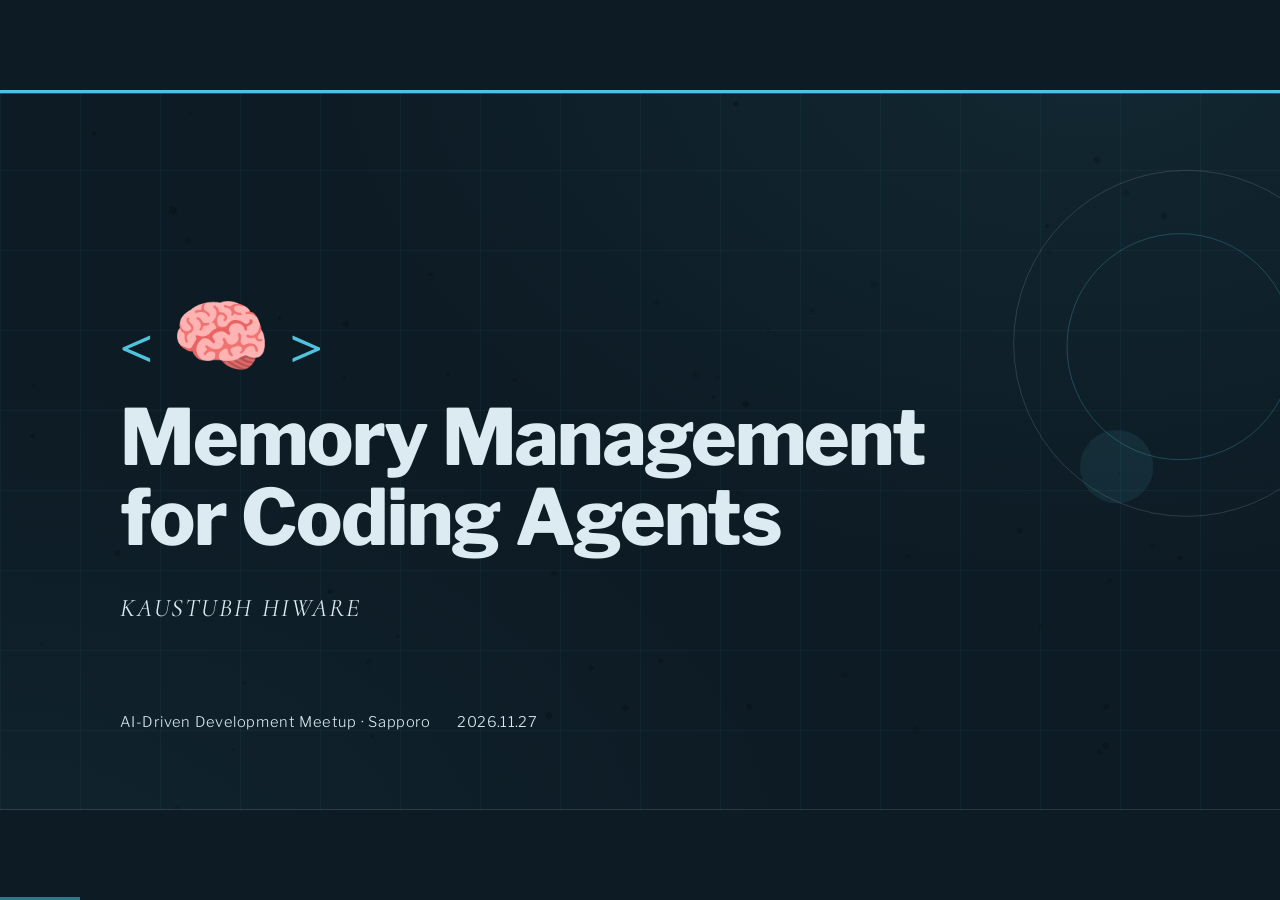
==== index.html @ 2d9e87ac "chore: move talk to root for hosting" ====
<!DOCTYPE html>
<html lang="en">
<head>
<script async src="https://www.googletagmanager.com/gtag/js?id=G-PBVB5QC3KN"></script>
<script>
  window.dataLayer = window.dataLayer || [];
  function gtag(){dataLayer.push(arguments);}
  gtag('js', new Date());
  gtag('config', 'G-PBVB5QC3KN');
</script>
<meta charset="UTF-8">
<meta name="viewport" content="width=device-width, initial-scale=1.0">
<title>Memory Management for Coding Agents: Kaustubh Hiware</title>
<link rel="icon" href="data:image/svg+xml,<svg xmlns='http://www.w3.org/2000/svg' viewBox='0 0 100 100'><text y='.9em' font-size='90'>🧠</text></svg>">
<link href="https://fonts.googleapis.com/css2?family=Libre+Franklin:wght@300;400;500;600;700;800&family=Cormorant+Garamond:ital,wght@0,600;0,700;1,600&family=IBM+Plex+Mono:wght@300;400;500&display=swap" rel="stylesheet">
<link rel="stylesheet" href="./styles.css">
<link rel="preload" as="image" href="./images/absolutely-right.png">
<link rel="preload" as="image" href="./images/self-steer.png">
<link rel="preload" as="image" href="./images/episodic.png">
<link rel="preload" as="image" href="./images/lessons.png">
<link rel="preload" as="image" href="./images/improvement.png">
<link rel="preload" as="image" href="./images/knowledge-factory.png">
</head>
<body>

<div class="deck-viewport">
  <main class="deck-stage" id="deckStage">
    <canvas class="snow-canvas" id="snowCanvas"></canvas>

    <!-- ================================================================
    SLIDE 01 — TITLE
    ================================================================ -->
    <section class="slide" id="s01" aria-label="Title">
      <div class="top-rule"></div>
      <div class="foot-rule"></div>
      <div class="deco-circles">
        <div class="deco-circle dc1"></div>
        <div class="deco-circle dc2"></div>
        <div class="deco-circle dc3"></div>
      </div>
      <div class="layout-title">
        <div class="title-bracket-deco reveal d1">&lt; 🧠 &gt;</div>
        <h1 class="hero-title reveal d2">Memory Management for Coding Agents</h1>
        <div class="title-meta-name reveal d3">Kaustubh Hiware</div>
      </div>
      <div class="title-bottom-meta reveal d4">
        <span>AI-Driven Development Meetup · Sapporo</span>
        <span class="meta-dot"></span>
        <span>2026.11.27</span>
      </div>
    </section>

    <!-- ================================================================
    SLIDE 02 — YOU'RE ABSOLUTELY RIGHT!
    ================================================================ -->
    <section class="slide" id="s02" aria-label="You're absolutely right">
      <div class="layout-fullbleed">
        <img src="./images/absolutely-right.png" alt="absolutelyright.lol chart of Claude Code saying 'absolutely right'" class="fullbleed-img">
        <p class="fullbleed-caption">absolutelyright.lol</p>
      </div>
      <div class="slide-event">AI-Driven Development Meetup · 2026.11.27</div>
      <div class="slide-number">Kaustubh Hiware · 02</div>
    </section>

    <!-- ================================================================
    SLIDE 03 — THE PROBLEM (self-steer)
    ================================================================ -->
    <section class="slide" id="s03" aria-label="The problem">
      <div class="top-rule"></div>
      <div class="foot-rule"></div>
      <div class="left-accent"></div>
      <div class="layout-arc">
        <p class="statement-line reveal d1">In the absence of information, AI makes decisions to the best of its capability, but this might differ from your product requirement.</p>
        <div class="row-split reveal d2">
          <ul class="bullet-list">
            <li class="bullet-item">How do we get AI to make less mistakes ?</li>
            <li class="bullet-item">How can AI get to the correct state with minimal corrections ?</li>
          </ul>
          <img src="./images/self-steer.png" alt="Self-driving car path planning with many candidate trajectories" class="row-img">
        </div>
        <p class="arc-note reveal d3"><a href="https://medium.com/udacity/self-driving-path-planning-brought-to-you-by-udacity-students-13c07bcd4f32" style="color:inherit" target="_blank" rel="noopener noreferrer">Source</a></p>
      </div>
      <div class="slide-event">AI-Driven Development Meetup · 2026.11.27</div>
      <div class="slide-number">Kaustubh Hiware · 03</div>
    </section>

    <!-- ================================================================
    SLIDE 04 — WHAT IS MEMORY
    ================================================================ -->
    <section class="slide" id="s04" aria-label="What is memory">
      <div class="top-rule"></div>
      <div class="foot-rule"></div>
      <div class="left-accent"></div>
      <div class="layout-arc">
        <h2 class="arc-title reveal d1">What is memory?</h2>
        <p class="arc-body reveal d2">Acquire, store and retrieve information relevant for your tasks.</p>
        <p class="arc-body reveal d3">For an agent, it controls:</p>
        <ul class="bullet-list reveal d4" style="margin-top:24px">
          <li class="bullet-item">What the agent <strong>knows</strong></li>
          <li class="bullet-item">How it makes <strong>decisions</strong></li>
          <li class="bullet-item">How it implements <strong>code</strong></li>
        </ul>
      </div>
      <div class="slide-event">AI-Driven Development Meetup · 2026.11.27</div>
      <div class="slide-number">Kaustubh Hiware · 04</div>
    </section>

    <!-- ================================================================
    SLIDE 05 — FOUR TYPES (table)
    ================================================================ -->
    <section class="slide" id="s05" aria-label="Four types of memory">
      <div class="top-rule"></div>
      <div class="foot-rule"></div>
      <div class="left-accent"></div>
      <div class="layout-memory">
        <div class="arc-label reveal d1">
          <span class="arc-label-text">Types of memory</span>
          <span class="section-line"></span>
        </div>
        <h2 class="diagram-title reveal d2">Four types of memory</h2>
        <div class="memory-cols">
          <div class="memory-col reveal d3">
            <div class="memory-name">Working</div>
            <div class="memory-desc">The current context in the agent's window</div>
          </div>
          <div class="memory-col reveal d4">
            <div class="memory-name">Episodic</div>
            <div class="memory-desc">Past sessions, past tasks, past failures</div>
          </div>
          <div class="memory-col reveal d5">
            <div class="memory-name">Semantic</div>
            <div class="memory-desc">Facts and knowledge</div>
          </div>
          <div class="memory-col reveal d6">
            <div class="memory-name">Procedural</div>
            <div class="memory-desc">How to do things</div>
          </div>
        </div>
        <p class="arc-note reveal d7">We'll discuss who reads &amp; writes each kind of memory.</p>
      </div>
      <div class="slide-event">AI-Driven Development Meetup · 2026.11.27</div>
      <div class="slide-number">Kaustubh Hiware · 05</div>
    </section>

    <!-- ================================================================
    SLIDE 06 — PLATFORM SUPPORT AGENT (loop diagram)
    ================================================================ -->
    <section class="slide" id="s06" aria-label="Platform Support Agent">
      <div class="top-rule"></div>
      <div class="foot-rule"></div>
      <div class="left-accent"></div>
      <div class="layout-diagram">
        <div class="arc-label reveal d1">
          <span class="arc-label-text">Types of memory</span>
          <span class="section-line"></span>
        </div>
        <h2 class="diagram-title reveal d2">Platform Support Agent <em>(PSA)</em></h2>
        <p class="diagram-sub reveal d3">Let's say we're building an agent that <strong>handles inquiries from engineers</strong>, <strong>investigates by itself</strong>, and <strong>assists incidents</strong>.</p>
        <div class="hub-diagram reveal d4">
          <svg class="hub-arrows" viewBox="512 0 660 620">
            <defs>
              <marker id="arrowhead" markerWidth="9" markerHeight="7" refX="8" refY="3.5" orient="auto">
                <polygon points="0 0, 9 3.5, 0 7" fill="#4fc3dd" opacity="0.8"/>
              </marker>
            </defs>
            <!-- left blocks -> PSA -->
            <line x1="512" y1="239" x2="705" y2="275" marker-end="url(#arrowhead)"/>
            <line x1="512" y1="327" x2="705" y2="291" marker-end="url(#arrowhead)"/>
            <!-- PSA -> right blocks -->
            <line x1="943" y1="251" x2="1164" y2="175" marker-end="url(#arrowhead)"/>
            <line x1="945" y1="283" x2="1164" y2="283" marker-end="url(#arrowhead)"/>
            <line x1="943" y1="315" x2="1164" y2="391" marker-end="url(#arrowhead)"/>
          </svg>
          <div class="hub-col hub-left">
            <div class="flow-box">Engineers</div>
            <div class="flow-box">PagerDuty triggers</div>
          </div>
          <div class="hub-box">
            <span class="hub-emoji">🤖</span>
            <span class="hub-label">PSA</span>
          </div>
          <div class="hub-col hub-right">
            <div class="flow-box">Memory</div>
            <div class="flow-box">Slack · docs</div>
            <div class="flow-box">Datadog logs</div>
          </div>
        </div>
      </div>
      <div class="slide-event">AI-Driven Development Meetup · 2026.11.27</div>
      <div class="slide-number">Kaustubh Hiware · 06</div>
    </section>

    <!-- ================================================================
    SLIDE 07 — WORKING (W)
    ================================================================ -->
    <section class="slide" id="s07" aria-label="Working memory">
      <div class="top-rule"></div>
      <div class="foot-rule"></div>
      <div class="left-accent"></div>
      <div class="ghost-num">W</div>
      <div class="layout-arc">
        <div class="arc-label reveal d1">
          <span class="arc-label-text">Types of memory · 1/4</span>
          <span class="section-line"></span>
        </div>
        <h2 class="arc-title reveal d2">Working <em>(W)</em></h2>
        <p class="arc-body reveal d3">Context.</p>
        <ul class="bullet-list reveal d4" style="margin-top:28px">
          <li class="bullet-item">AI agents provide tools for managing context — <code>/compact</code>, autocompaction, clear context, etc</li>
          <li class="bullet-item"><strong>Only written by PSA, not read</strong></li>
        </ul>
      </div>
      <div class="slide-event">AI-Driven Development Meetup · 2026.11.27</div>
      <div class="slide-number">Kaustubh Hiware · 07</div>
    </section>

    <!-- ================================================================
    SLIDE 08 — EPISODIC (E)
    ================================================================ -->
    <section class="slide" id="s08" aria-label="Episodic memory">
      <div class="top-rule"></div>
      <div class="foot-rule"></div>
      <div class="left-accent"></div>
      <div class="layout-arc has-right-panel">
        <div class="arc-label reveal d1">
          <span class="arc-label-text">Types of memory · 2/4</span>
          <span class="section-line"></span>
        </div>
        <h2 class="arc-title reveal d2">Episodic</h2>
        <ul class="bullet-list reveal d3">
          <li class="bullet-item">Conversation transcripts, session history, logs</li>
          <li class="bullet-item">Past sessions, past tasks, past failures</li>
          <li class="bullet-item"><strong>Only written by PSA</strong></li>
        </ul>
      </div>
      <div class="split-panel arc-panel-right reveal d3">
        <img src="./images/episodic.png" alt="Claude Code session transcript — todos and writes" class="split-img">
      </div>
      <div class="slide-event">AI-Driven Development Meetup · 2026.11.27</div>
      <div class="slide-number">Kaustubh Hiware · 08</div>
    </section>

    <!-- ================================================================
    SLIDE 09 — SEMANTIC (S)
    ================================================================ -->
    <section class="slide" id="s09" aria-label="Semantic memory">
      <div class="top-rule"></div>
      <div class="foot-rule"></div>
      <div class="left-accent"></div>
      <div class="ghost-num">S</div>
      <div class="layout-arc">
        <div class="arc-label reveal d1">
          <span class="arc-label-text">Types of memory · 3/4</span>
          <span class="section-line"></span>
        </div>
        <h2 class="arc-title reveal d2">Semantic <em>(S)</em></h2>
        <p class="arc-body reveal d3">Facts and knowledge.</p>
        <ul class="bullet-list reveal d4" style="margin-top:28px">
          <li class="bullet-item">ADR (Architecture Decision Record)</li>
          <li class="bullet-item">Design decisions, features, API definitions</li>
          <li class="bullet-item"><strong>Keep read only</strong>. Written by humans or documentation agents</li>
          <li class="bullet-item">Tools to explore: Mempalace, Neo4J (graph)</li>
        </ul>
      </div>
      <div class="slide-event">AI-Driven Development Meetup · 2026.11.27</div>
      <div class="slide-number">Kaustubh Hiware · 09</div>
    </section>

    <!-- ================================================================
    SLIDE 10 — PROCEDURAL (P)
    ================================================================ -->
    <section class="slide" id="s10" aria-label="Procedural memory">
      <div class="top-rule"></div>
      <div class="foot-rule"></div>
      <div class="left-accent"></div>
      <div class="ghost-num">P</div>
      <div class="layout-arc">
        <div class="arc-label reveal d1">
          <span class="arc-label-text">Types of memory · 4/4</span>
          <span class="section-line"></span>
        </div>
        <h2 class="arc-title reveal d2">Procedural <em>(P)</em></h2>
        <p class="arc-body reveal d3">How to do things. Becomes skills, habits, learned procedures.</p>
        <ul class="bullet-list reveal d4" style="margin-top:28px">
          <li class="bullet-item">How to review a PR</li>
          <li class="bullet-item">How to deploy a service</li>
          <li class="bullet-item">How the team works, how to talk to them</li>
          <li class="bullet-item"><strong>Written by humans &amp; PSA</strong></li>
        </ul>
      </div>
      <div class="slide-event">AI-Driven Development Meetup · 2026.11.27</div>
      <div class="slide-number">Kaustubh Hiware · 10</div>
    </section>

    <!-- ================================================================
    SLIDE 11 — HOW TO IMPROVE MEMORY (curation)
    ================================================================ -->
    <section class="slide" id="s11" aria-label="How to improve memory">
      <div class="top-rule"></div>
      <div class="foot-rule"></div>
      <div class="left-accent"></div>
      <div class="layout-arc">
        <div class="arc-label reveal d1">
          <span class="arc-label-text">Improving memory</span>
          <span class="section-line"></span>
        </div>
        <h2 class="arc-title reveal d2">Curation <em>!</em></h2>
        <p class="arc-body reveal d3">A curation agent needs to learn from user interactions and make corrections.</p>
        <p class="arc-body reveal d4" style="margin-top:36px">For the Platform Support Agent, the Curation Agent:</p>
        <ul class="bullet-list reveal d5" style="margin-top:24px">
          <li class="bullet-item">Reads working, episodic memory <strong>(W, E)</strong></li>
          <li class="bullet-item">Curates patterns, incidents, new discovered systems</li>
          <li class="bullet-item">Writes to procedural memory <strong>(P)</strong></li>
        </ul>
      </div>
      <div class="slide-event">AI-Driven Development Meetup · 2026.11.27</div>
      <div class="slide-number">Kaustubh Hiware · 11</div>
    </section>

    <!-- ================================================================
    SLIDE 12 — TWO CRONJOBS (flow diagram)
    ================================================================ -->
    <section class="slide" id="s12" aria-label="Two cronjobs">
      <div class="top-rule"></div>
      <div class="foot-rule"></div>
      <div class="left-accent"></div>
      <div class="layout-diagram">
        <div class="arc-label reveal d1">
          <span class="arc-label-text">Improving memory</span>
          <span class="section-line"></span>
        </div>
        <p class="statement-line reveal d2">I primarily execute my workflows with agent skills</p>
        <p class="diagram-sub reveal d3">What I do: <strong>2 cronjobs. Curation is automated.</strong></p>
        <div class="flow-grid reveal d4">
          <!-- daily row -->
          <div class="flow-schedule c1 r1">Daily</div>
          <div class="flow-box c2 r1">Interactions<small>with agents at work</small></div>
          <div class="flow-arrow c3 r1">→</div>
          <div class="flow-box is-agent c4 r1">Learning cronjob<small>finds lessons</small></div>
          <div class="flow-arrow c5 r1">→</div>
          <div class="flow-box is-shared c6 r1">lessons.md<small>per skill</small></div>
          <!-- hand-off arrow: lessons.md feeds the weekly job -->
          <div class="flow-arrow-down c6 r2">↓</div>
          <!-- weekly row -->
          <div class="flow-schedule c1 r3">Weekly</div>
          <div class="flow-box is-agent c6 r3">Curating cronjob<small>suggests improvements</small></div>
          <div class="flow-arrow c7 r3">→</div>
          <div class="flow-box c8 r3">Improvements<small>to skills & rules</small></div>
        </div>
        <p class="arc-note reveal d5">Human approves behavioral changes. No approval for procedural knowledge.</p>
      </div>
      <div class="slide-event">AI-Driven Development Meetup · 2026.11.27</div>
      <div class="slide-number">Kaustubh Hiware · 12</div>
    </section>

    <!-- ================================================================
    SLIDE 13 — LESSONS (screenshot)
    ================================================================ -->
    <section class="slide" id="s13" aria-label="Lessons">
      <div class="top-rule"></div>
      <div class="foot-rule"></div>
      <div class="left-accent"></div>
      <div class="layout-split">
        <div class="split-content">
          <div class="arc-label reveal d1">
            <span class="arc-label-text">Improving memory · 1/2</span>
            <span class="section-line"></span>
          </div>
          <h2 class="split-title reveal d2">Lessons</h2>
          <p class="split-body reveal d3">Rules learned from user corrections. One <strong>lessons.md</strong> per skill.</p>
        </div>
        <div class="split-panel">
          <img src="./images/lessons.png" alt="lessons.md — review lessons with Do / Do not rules" class="split-img-light">
        </div>
      </div>
      <div class="slide-event">AI-Driven Development Meetup · 2026.11.27</div>
      <div class="slide-number">Kaustubh Hiware · 13</div>
    </section>

    <!-- ================================================================
    SLIDE 14 — IMPROVEMENTS (screenshot)
    ================================================================ -->
    <section class="slide" id="s14" aria-label="Improvements">
      <div class="top-rule"></div>
      <div class="foot-rule"></div>
      <div class="left-accent"></div>
      <div class="layout-split">
        <div class="split-content">
          <div class="arc-label reveal d1">
            <span class="arc-label-text">Improving memory · 2/2</span>
            <span class="section-line"></span>
          </div>
          <h2 class="split-title reveal d2">Improvements</h2>
          <p class="split-body reveal d3">The weekly cronjob suggests improvements to <strong>skills, and rules</strong>.</p>
        </div>
        <div class="split-panel">
          <img src="./images/improvement.png" alt="Suggested improvements to SKILL.md coding principles" class="split-img">
        </div>
      </div>
      <div class="slide-event">AI-Driven Development Meetup · 2026.11.27</div>
      <div class="slide-number">Kaustubh Hiware · 14</div>
    </section>

    <!-- ================================================================
    SLIDE 15 — ADDITIONAL READING
    ================================================================ -->
    <section class="slide" id="s15" aria-label="Additional reading">
      <div class="top-rule"></div>
      <div class="foot-rule"></div>
      <div class="left-accent"></div>
      <div class="layout-split layout-split-narrow">
        <div class="split-content">
          <div class="arc-label reveal d1">
            <span class="arc-label-text">Additional reading</span>
            <span class="section-line"></span>
          </div>
          <h2 class="split-title reveal d2">How to build a<br>knowledge factory</h2>
          <p class="split-body reveal d3"><a href="https://www.langchain.com/blog/knowledge-factory" style="color:var(--cyan)">langchain.com/blog/knowledge-factory</a></p>
        </div>
        <div class="split-panel">
          <img src="./images/knowledge-factory.png" alt="LangChain blog — How to build a knowledge factory" class="split-img-light">
        </div>
      </div>
      <div class="slide-event">AI-Driven Development Meetup · 2026.11.27</div>
      <div class="slide-number">Kaustubh Hiware · 15</div>
    </section>

    <!-- ================================================================
    SLIDE 16 — CLOSING (title reprise)
    ================================================================ -->
    <section class="slide" id="s16" aria-label="Closing">
      <div class="top-rule"></div>
      <div class="foot-rule"></div>
      <div class="deco-circles">
        <div class="deco-circle dc1"></div>
        <div class="deco-circle dc2"></div>
        <div class="deco-circle dc3"></div>
      </div>
      <div class="layout-title">
        <div class="title-bracket-deco reveal d1">&lt; 🧠 &gt;</div>
        <h1 class="hero-title reveal d2">Memory Management for Coding Agents</h1>
        <div class="title-meta-name reveal d3">Kaustubh Hiware</div>
      </div>
      <div class="title-bottom-meta reveal d4">
        <span>AI-Driven Development Meetup · Sapporo</span>
        <span class="meta-dot"></span>
        <span>2026.11.27</span>
      </div>
      <button class="restart-btn" onclick="deck.show(0)">↩ Restart</button>
    </section>

  </main>
</div>

<div class="progress-bar" id="progressBar"></div>
<div class="edit-hotzone" id="editHotzone"></div>
<button class="edit-toggle" id="editToggle" title="Toggle edit mode (E)">✏</button>

<script src="./main.js"></script>
</body>
</html>
---- styles.css ----
/* === CSS CUSTOM PROPERTIES ============================================
   Winter in Sapporo: deep night navy, ice cyan, warm coral accent.
   Blueprint grid + snowfall atmosphere. Fixed 1920×1080 stage.
   ===================================================================== */
:root {
    --bg:           #0d1b24;
    --bg-rgb:       13, 27, 36;
    --bg-lift:      #13242f;
    --bg-panel:     #16303d;
    --ink:          #dcebf2;
    --ink-rgb:      220, 235, 242;
    --ink-mid:      var(--ink);   /* body text alias: same white as --ink */
    --ink-faint:    rgba(var(--ink-rgb), 0.22);
    --ink-whisper:  rgba(var(--ink-rgb), 0.10);

    --cyan:         #4fc3dd;
    --cyan-rgb:     79, 195, 221;
    --cyan-dim:     rgba(var(--cyan-rgb), 0.40);
    --cyan-faint:   rgba(var(--cyan-rgb), 0.09);

    --paper:        #fffdf8;   /* light surfaces inside diagrams */
    --ink-on-paper: #3a4a52;   /* caption text on paper surfaces */

    --font-body:    'Libre Franklin', sans-serif;
    --font-display: 'Cormorant Garamond', Georgia, serif;
    --font-mono:    'IBM Plex Mono', 'Menlo', monospace;

    --ease-expo:    cubic-bezier(0.16, 1, 0.3, 1);
}

/* === RESET ============================================================ */
*, *::before, *::after { margin: 0; padding: 0; box-sizing: border-box; }

/* === VIEWPORT BASE — fixed 1920×1080 stage ============================ */
html, body {
    width: 100%; height: 100%;
    overflow: hidden;
    background: var(--bg);
}
.deck-viewport {
    position: fixed; inset: 0;
    overflow: hidden;
    background: var(--bg);
}
.deck-stage {
    position: absolute;
    left: 0; top: 0;
    width: 1920px; height: 1080px;
    overflow: hidden;
    transform-origin: 0 0;
    background: var(--bg);
}
/* blueprint atmosphere: soft glow + fine grid */
.deck-stage::before {
    content: '';
    position: absolute; inset: 0;
    background:
        radial-gradient(ellipse at 85% -10%, rgba(var(--cyan-rgb), 0.08), transparent 50%),
        radial-gradient(ellipse at 0% 110%, rgba(var(--cyan-rgb), 0.05), transparent 45%);
    z-index: 0;
}
.deck-stage::after {
    content: '';
    position: absolute; inset: 0;
    background-image:
        linear-gradient(rgba(var(--cyan-rgb), 0.05) 1px, transparent 1px),
        linear-gradient(90deg, rgba(var(--cyan-rgb), 0.05) 1px, transparent 1px);
    background-size: 120px 120px;
    z-index: 0;
}
.slide {
    position: absolute; inset: 0;
    width: 1920px; height: 1080px;
    overflow: hidden;
    visibility: hidden;
    opacity: 0;
    pointer-events: none;
}
.slide.active, .slide.visible {
    visibility: visible; opacity: 1;
    pointer-events: auto; z-index: 1;
}
img, video, canvas, svg { max-width: 100%; max-height: 100%; }
@media print {
    html, body { width: 1920px; height: auto; overflow: visible; }
    .deck-viewport { position: static; overflow: visible; }
    .deck-stage { position: static; width: auto; height: auto; transform: none !important; }
    .slide { position: relative; display: block !important; visibility: visible !important; opacity: 1 !important; pointer-events: auto !important; width: 1920px; height: 1080px; break-after: page; }
    .slide:last-child { break-after: auto; }
    .progress-bar, .edit-hotzone, .edit-toggle { display: none !important; }
}
@media (prefers-reduced-motion: reduce) {
    *, *::before, *::after { animation-duration: 0.01ms !important; transition-duration: 0.2s !important; }
}

/* === SNOWFALL (canvas, behind slides) ================================= */
.snow-canvas {
    position: absolute; inset: 0;
    z-index: 0;
    opacity: 0.55;
    pointer-events: none;
}

/* === PROGRESS BAR (viewport-level) ==================================== */
.progress-bar {
    position: fixed; bottom: 0; left: 0;
    height: 3px;
    background: var(--cyan);
    transition: width 0.4s var(--ease-expo);
    z-index: 2000;
    opacity: 0.55;
}

/* === REVEAL ANIMATIONS ================================================ */
.reveal {
    opacity: 0;
    transform: translateY(24px);
    transition: opacity 0.7s var(--ease-expo), transform 0.7s var(--ease-expo);
}
.slide.visible .reveal { opacity: 1; transform: none; }
.d1 { transition-delay: 0.06s; }
.d2 { transition-delay: 0.18s; }
.d3 { transition-delay: 0.32s; }
.d4 { transition-delay: 0.46s; }
.d5 { transition-delay: 0.60s; }
.d6 { transition-delay: 0.74s; }
.d7 { transition-delay: 0.88s; }

/* === SHARED CHROME ==================================================== */
.top-rule {
    position: absolute;
    top: 0; left: 0; right: 0;
    height: 5px;
    background: var(--cyan);
    z-index: 2;
}
.foot-rule {
    position: absolute;
    bottom: 0; left: 0; right: 0;
    height: 1px;
    background: var(--ink-faint);
    z-index: 2;
}
.slide-number, .slide-event {
    position: absolute;
    bottom: 52px;
    font-family: var(--font-body);
    font-weight: 300;
    font-size: 20px;
    letter-spacing: 0.1em;
    color: var(--ink-faint);
    z-index: 10;
}
.left-accent {
    position: absolute;
    left: 0; top: 0; bottom: 0;
    width: 6px;
    background: linear-gradient(var(--cyan), rgba(var(--cyan-rgb), 0.2));
    z-index: 2;
}
.slide-number { right: 76px; }
.slide-event  { left: 76px; }
.section-line {
    width: 60px; height: 1px;
    background: var(--cyan);
    opacity: 0.45;
    flex-shrink: 0;
}
.ghost-num {
    position: absolute;
    right: 60px;
    top: 50%;
    transform: translateY(-50%);
    font-family: var(--font-display);
    font-weight: 700;
    font-size: 400px;
    line-height: 1;
    color: rgba(var(--cyan-rgb), 0.06);
    pointer-events: none;
    user-select: none;
    letter-spacing: -0.04em;
    z-index: 0;
}

/* === DECO CIRCLES (title/closing) ===================================== */
.deco-circles {
    position: absolute;
    right: 0; top: 0; bottom: 0;
    width: 600px;
    pointer-events: none;
    overflow: hidden;
    z-index: 0;
}
.deco-circle {
    position: absolute;
    border-radius: 50%;
}
.dc1 { width: 520px; height: 520px; top: 120px; right: -120px; border: 1.5px solid var(--ink-faint); }
.dc2 { width: 340px; height: 340px; top: 215px; right: -20px; border: 1px solid var(--cyan-dim); }
.dc3 { width: 110px; height: 110px; top: 510px; right: 190px; background: var(--cyan-faint); }

/* === ARC LABEL (section breadcrumb) =================================== */
.arc-label {
    display: flex;
    align-items: center;
    gap: 18px;
    margin-bottom: 36px;
}
.arc-label-text {
    font-family: var(--font-body);
    font-weight: 600;
    font-size: 27px;
    letter-spacing: 0.22em;
    text-transform: uppercase;
    color: var(--cyan);
}

/* === LAYOUT: TITLE ==================================================== */
.layout-title {
    display: flex;
    flex-direction: column;
    justify-content: center;
    padding: 100px 180px;
    height: 100%;
    position: relative;
    z-index: 1;
    /* full-slide layout container must not swallow clicks meant for buttons on top */
    pointer-events: none;
}
.layout-title > * { pointer-events: auto; }
/* title slide: nudge mark + title down without moving name/event */
#s01 .layout-title, #s16 .layout-title { padding-top: 80px; padding-bottom: 60px; }
/* name uses padding, not absolute positioning — breathing room above and below */
#s01 .title-meta-name, #s16 .title-meta-name {
    padding: 0;
    font-family: var(--font-display);
    font-weight: 400;
    font-style: italic;
    font-size: 38px;
    color: var(--ink-mid);
    z-index: 1;
}
.title-bracket-deco {
    font-family: var(--font-display);
    font-weight: 700;
    font-size: 120px;
    color: var(--cyan);
    opacity: 0.85;
    margin-bottom: 16px;
}
.hero-title {
    font-family: var(--font-body);
    font-weight: 800;
    font-size: 116px;
    line-height: 1.04;
    color: var(--ink);
    max-width: 1300px;
    margin-bottom: 52px;
    letter-spacing: -0.02em;
}
.hero-title em,
.arc-title em,
.split-title em,
.statement-line em {
    font-family: var(--font-display);
    font-style: italic;
    font-weight: 600;
    color: var(--cyan);
    font-size: 1.06em;
}
.title-meta-name {
    font-family: var(--font-body);
    font-weight: 600;
    font-size: 24px;
    color: var(--ink);
    letter-spacing: 0.08em;
    text-transform: uppercase;
}
.title-bottom-meta {
    position: absolute;
    left: 180px;
    bottom: 120px;
    display: flex;
    align-items: center;
    gap: 20px;
    font-family: var(--font-body);
    font-weight: 300;
    font-size: 22px;
    color: var(--ink-mid);
    letter-spacing: 0.05em;
    z-index: 1;
}

/* === RESTART BUTTON (last slide only) ================================= */
.restart-btn {
    position: absolute;
    bottom: 90px;
    right: 76px;
    background: transparent;
    border: 2px solid var(--cyan);
    border-radius: 999px;
    padding: 18px 56px;
    color: var(--cyan);
    font-family: var(--font-body);
    font-size: 22px;
    font-weight: 600;
    letter-spacing: 0.15em;
    text-transform: uppercase;
    cursor: pointer;
}
.restart-btn:hover {
    background: var(--cyan);
    color: var(--bg);
}
/* === LAYOUT: ARC (statement + bullets) ================================ */
.layout-arc {
    display: flex;
    flex-direction: column;
    justify-content: center;
    padding: 100px 180px;
    height: 100%;
    position: relative;
}
/* when a right image panel is present, keep text clear of it */
.has-right-panel {
    padding-right: 1140px;
}
.arc-title {
    font-family: var(--font-body);
    font-weight: 800;
    font-size: 80px;
    line-height: 1.06;
    color: var(--ink);
    margin-bottom: 44px;
    letter-spacing: -0.02em;
}
.arc-body {
    font-family: var(--font-body);
    font-weight: 400;
    font-size: 34px;
    line-height: 1.5;
    color: var(--ink-mid);
    max-width: 1240px;
}
.arc-body strong,
.bullet-item strong,
.split-body strong,
.diagram-sub strong { color: var(--ink); font-weight: 600; }
.arc-note {
    font-family: var(--font-body);
    font-weight: 400;
    font-size: 26px;
    line-height: 1.45;
    color: var(--ink-mid);
    margin-top: 40px;
    padding-left: 24px;
    border-left: 3px solid var(--cyan-dim);
}
.bullet-list {
    list-style: none;
    display: flex;
    flex-direction: column;
    gap: 26px;
}
.bullet-item {
    font-family: var(--font-body);
    font-weight: 400;
    font-size: 32px;
    line-height: 1.4;
    color: var(--ink-mid);
    padding-left: 36px;
    position: relative;
}
.bullet-item::before {
    content: '';
    position: absolute;
    left: 0;
    top: 20px;
    width: 12px; height: 12px;
    border-radius: 50%;
    background: var(--cyan);
    opacity: 0.55;
}
.bullet-item a { color: var(--cyan); }
.bullet-item code {
    font-family: var(--font-mono);
    font-size: 0.9em;
    color: var(--cyan);
    background: var(--cyan-faint);
    border: 1px solid var(--cyan-dim);
    border-radius: 6px;
    padding: 2px 12px;
}

/* === RIGHT IMAGE PANEL over an arc layout ============================= */
.arc-panel-right {
    position: absolute;
    right: 0; top: 0; bottom: 0;
    width: 1080px;
    border-left: 1px solid var(--ink-whisper);
    z-index: 1;
}
.arc-panel-right .split-img { max-height: 100%; max-width: 100%; }

.statement-line {
    font-family: var(--font-body);
    font-weight: 400;
    font-size: 40px;
    line-height: 1.4;
    color: var(--ink);
    max-width: 1500px;
    margin-bottom: 40px;
}
.row-split {
    display: flex;
    align-items: center;
    gap: 70px;
}
.row-split .bullet-list { flex: 1; }
.row-img {
    width: 820px;
    max-height: 340px;
    object-fit: contain;
    border-radius: 10px;
}

/* === LAYOUT: SPLIT (text + image panel) =============================== */
.layout-split {
    display: grid;
    grid-template-columns: 1fr 1fr;
    height: 100%;
}
/* slide 15: 50/50 split, original spacing */
.layout-split-narrow { grid-template-columns: 1fr 1fr; }
.layout-split-narrow .split-content { padding: 100px 80px 100px 170px; }
/* slide 13: wide image panel */
#s13 .layout-split { grid-template-columns: 1fr 1160px; }
/* slide 14 image 30% smaller */
#s14 .layout-split { grid-template-columns: 40fr 60fr; }
#s14 .split-img {
    max-width: none;
    max-height: none;
    width: 105%;
    height: 105%;
    object-fit: contain;
}
.split-content {
    display: flex;
    flex-direction: column;
    justify-content: center;
    padding: 100px 90px 100px 170px;
}
.split-panel {
    display: flex;
    align-items: center;
    justify-content: center;
    padding: 70px;
    background: var(--bg-lift);
    border-left: 1px solid var(--ink-whisper);
    min-height: 0;
}
.split-title {
    font-family: var(--font-body);
    font-weight: 800;
    font-size: 74px;
    line-height: 1.06;
    color: var(--ink);
    margin-bottom: 40px;
    letter-spacing: -0.02em;
}
.split-body {
    font-family: var(--font-body);
    font-weight: 400;
    font-size: 31px;
    line-height: 1.5;
    color: var(--ink-mid);
    max-width: 780px;
}
.split-img {
    max-width: 100%;
    max-height: 860px;
    object-fit: contain;
    border-radius: 10px;
}
.split-img-light {
    /* light screenshots read better on a paper card */
    background: var(--paper);
    padding: 26px;
    border-radius: 12px;
    max-width: 100%;
    max-height: 860px;
    object-fit: contain;
}
.layout-split .split-img-light { max-height: 100%; }

/* === LAYOUT: FULL-BLEED IMAGE ========================================= */
.layout-fullbleed {
    position: absolute; inset: 0;
    display: flex;
    align-items: center;
    justify-content: center;
    background: var(--paper);
}
.fullbleed-img {
    max-width: 100%;
    max-height: 100%;
    object-fit: contain;
}
.fullbleed-caption {
    position: absolute;
    bottom: 110px; left: 0; right: 0;
    text-align: center;
    font-family: var(--font-display);
    font-weight: 600;
    font-style: italic;
    font-size: 42px;
    color: var(--ink-on-paper);
}

/* === LAYOUT: MEMORY TABLE (4 rows) ==================================== */
.layout-memory {
    display: flex;
    flex-direction: column;
    justify-content: center;
    padding: 90px 160px 100px;
    height: 100%;
    position: relative;
}
.memory-cols {
    display: grid;
    grid-template-columns: repeat(4, 1fr);
    gap: 24px;
    align-items: center;
    min-height: 0;
    margin-top: 60px;
}
.memory-cols .memory-col { height: 300px; }
.layout-memory .arc-note { margin-top: 44px; }
.memory-col {
    background: var(--bg-panel);
    border: 1px solid var(--ink-whisper);
    border-radius: 12px;
    padding: 44px 40px;
    display: flex;
    flex-direction: column;
    justify-content: flex-start;
    gap: 14px;
    border-top: 3px solid var(--cyan);
    min-height: 0;
}
.memory-col .memory-name {
    font-family: var(--font-body);
    font-weight: 700;
    font-size: 40px;
    color: var(--cyan);
}
.memory-col .memory-desc {
    font-family: var(--font-body);
    font-weight: 400;
    font-size: 26px;
    line-height: 1.45;
    color: var(--ink);
}

/* === LAYOUT: DIAGRAM ================================================== */
.layout-diagram {
    display: flex;
    flex-direction: column;
    justify-content: center;
    padding: 90px 150px 150px;
    height: 100%;
    position: relative;
}
.diagram-title {
    font-family: var(--font-body);
    font-weight: 800;
    font-size: 64px;
    line-height: 1.08;
    color: var(--ink);
    margin-bottom: 12px;
    letter-spacing: -0.02em;
}
.diagram-sub {
    font-family: var(--font-body);
    font-weight: 400;
    font-size: 29px;
    line-height: 1.45;
    color: var(--ink-mid);
    max-width: 1500px;
}

/* --- flow diagram (cronjobs) ------------------------------------------- */
.flow-box {
    background: var(--bg-panel);
    border: 1.5px solid var(--cyan-dim);
    border-radius: 10px;
    padding: 20px 30px;
    font-family: var(--font-body);
    font-size: 23px;
    font-weight: 500;
    color: var(--ink);
    text-align: center;
    line-height: 1.35;
    min-width: 250px;
}
.flow-box small {
    display: block;
    font-weight: 300;
    font-size: 17px;
    color: var(--ink-mid);
    margin-top: 5px;
}
.flow-box.is-agent {
    background: var(--cyan);
    border-color: var(--cyan);
    color: var(--bg);
    font-weight: 700;
}
.flow-box.is-agent small { color: rgba(var(--bg-rgb), 0.7); }
.flow-box.is-agent { min-width: 200px; }
.flow-arrow {
    font-size: 38px;
    color: var(--cyan);
    padding: 0 24px;
    font-weight: 300;
}
/* --- Z-flow grid (reference: Interactions → Learning → lessons.md ↓ → Curating → Improvements) --- */
.flow-grid {
    display: grid;
    grid-template-columns: 150px 247px 10px 247px 10px 247px 10px 247px;
    grid-template-rows: auto 100px auto;
    align-content: center;
    align-items: center;
    justify-content: center;
    flex: 1;
    min-height: 0;
    column-gap: 0;
    row-gap: 0;
}
/* square blocks, centered in their columns; label + description split 50:50 vertically */
.flow-grid .flow-box {
    justify-self: center;
    text-align: center;
    min-width: 0;
    width: 207px;
    height: 207px;
    padding: 0 5px;
    display: flex;
    flex-direction: column;
    align-items: center;
    justify-content: center;
    gap: 0;
}
.flow-grid .flow-box small {
    font-weight: 300;
    font-size: 17px;
    color: var(--ink);
    /* description fills the lower half of the box */
    flex: 1 1 50%;
    display: flex;
    align-items: center;
    justify-content: center;
}
/* agent blocks are solid cyan with dark text: description matches the title color */
.flow-grid .flow-box.is-agent small { color: var(--bg); }
/* empty upper half: pushes the main label to the box middle */
.flow-grid .flow-box::before {
    content: '';
    flex: 1 1 50%;
}
.flow-grid .flow-arrow,
.flow-arrow-down {
    font-size: 30px;
    color: var(--cyan);
    text-align: center;
    padding: 0;
    line-height: 1;
    align-self: center;
    justify-self: center;
}
/* explicit column/row placement (no auto-flow: rows have gaps by design) */
.flow-grid .c1 { grid-column: 1; }
.flow-grid .c2 { grid-column: 2; }
.flow-grid .c3 { grid-column: 3; }
.flow-grid .c4 { grid-column: 4; }
.flow-grid .c5 { grid-column: 5; }
.flow-grid .c6 { grid-column: 6; }
.flow-grid .c7 { grid-column: 7; }
.flow-grid .c8 { grid-column: 8; }
.flow-grid .r1 { grid-row: 1; }
.flow-grid .r2 { grid-row: 2; }
.flow-grid .r3 { grid-row: 3; }

.flow-schedule {
    font-family: var(--font-mono);
    font-weight: 500;
    font-size: 24px;
    letter-spacing: 0.12em;
    text-transform: uppercase;
    color: var(--cyan);
    width: 150px;
    text-align: right;
    padding-right: 10px;
    flex-shrink: 0;
}
.flow-box.is-shared {
    border-color: var(--cyan);
}

/* --- hub-and-spoke diagram (PSA) ---------------------------------------
   Geometry contract: the SVG viewBox is 1620×620. Block positions in
   stage coordinates must match the line endpoints in viewBox coordinates.
   ===================================================================== */
.hub-diagram {
    position: relative;
    width: 1620px;
    height: 620px;
    margin: 24px auto 0;
    flex: 0 0 auto;
    min-height: 0;
}
.hub-arrows {
    position: absolute;
    left: 512px;
    top: 0;
    width: 660px;
    height: 100%;
    z-index: 0;
}

.hub-arrows line {
    stroke: var(--cyan);
    stroke-width: 2.5;
    opacity: 0.7;
}
.hub-col {
    position: absolute;
    display: flex;
    flex-direction: column;
    gap: 40px;
    align-items: stretch;
    z-index: 1;
}
/* blocks sit closer to the PSA hub; arrows were measured for this geometry */
.hub-left  { left: 170px;  top: 50%; transform: translateY(-50%); }
.hub-right { right: 170px; top: 50%; transform: translateY(-50%); }
.hub-box {
    position: absolute;
    left: 50%; top: 50%;
    transform: translate(-50%, -50%);
    background: var(--bg-panel);
    border: 1.5px solid var(--cyan-dim);
    border-radius: 16px;
    padding: 34px 54px;
    display: flex;
    flex-direction: column;
    align-items: center;
    gap: 10px;
    z-index: 1;
}
.hub-col .flow-box { min-width: 280px; }
.hub-emoji { font-size: 88px; line-height: 1; }
.hub-label {
    font-family: var(--font-body);
    font-weight: 700;
    font-size: 30px;
    color: var(--cyan);
    letter-spacing: 0.12em;
    text-transform: uppercase;
}

/* === EDIT MODE UI ===================================================== */
.edit-hotzone {
    position: fixed;
    top: 0; left: 0;
    width: 120px; height: 120px;
    z-index: 3000;
}
.edit-toggle {
    position: fixed;
    top: 20px; left: 20px;
    width: 44px; height: 44px;
    border-radius: 50%;
    border: 1px solid var(--ink-faint);
    background: var(--bg);
    color: var(--ink-mid);
    font-size: 20px;
    cursor: pointer;
    opacity: 0;
    transition: opacity 0.3s;
    z-index: 3001;
}
.edit-toggle.show { opacity: 0.9; }
.edit-toggle.active { background: var(--cyan); color: var(--bg); opacity: 1; }
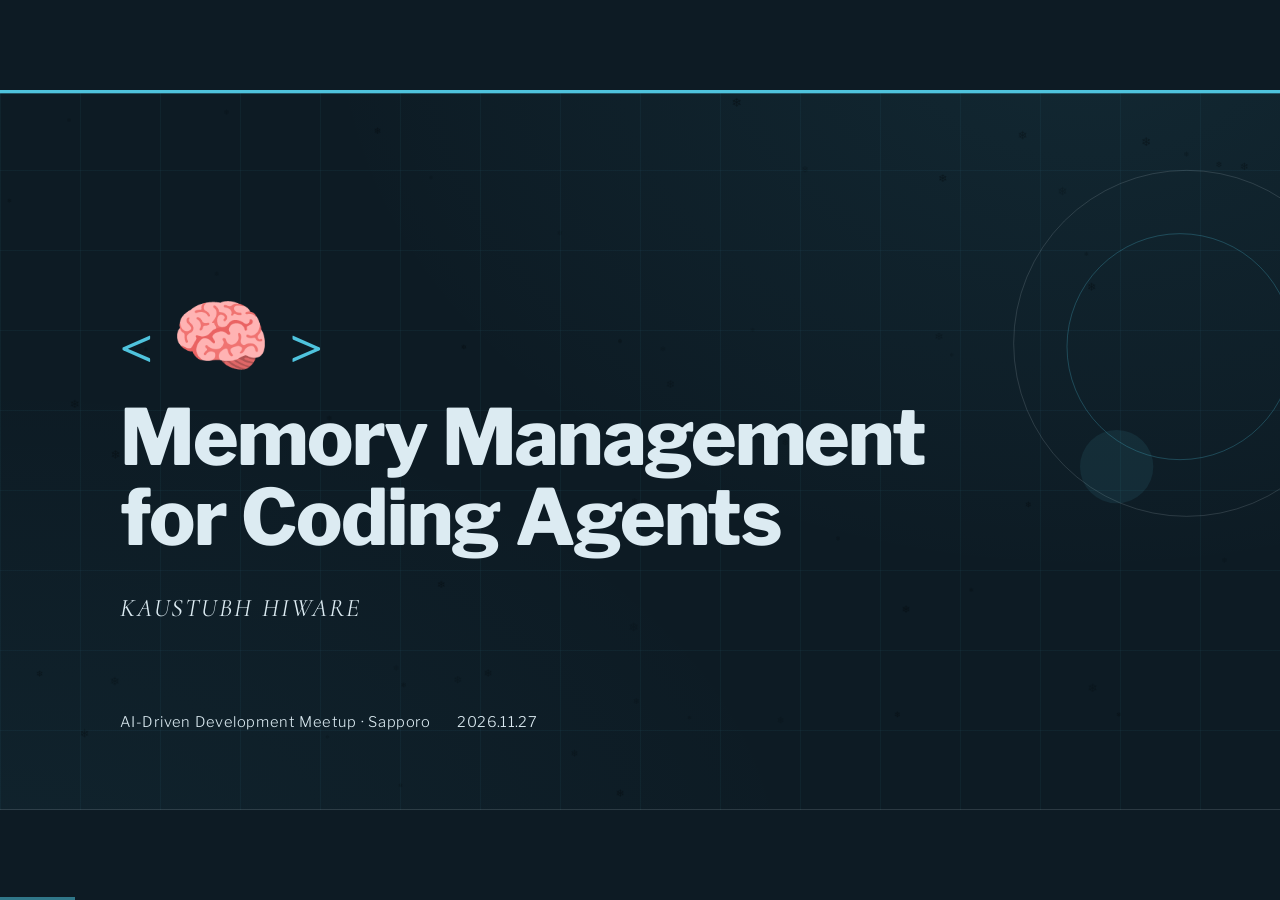
==== commit 0cc55896: "add intro slide" ====
--- a/index.html
+++ b/index.html
@@ -15,6 +15,8 @@
 <link href="https://fonts.googleapis.com/css2?family=Libre+Franklin:wght@300;400;500;600;700;800&family=Cormorant+Garamond:ital,wght@0,600;0,700;1,600&family=IBM+Plex+Mono:wght@300;400;500&display=swap" rel="stylesheet">
 <link rel="stylesheet" href="./styles.css">
 <link rel="preload" as="image" href="./images/absolutely-right.png">
+<link rel="preload" as="image" href="./images/kaustubh.jpg">
+<link rel="preload" as="image" href="./images/qrcode.png">
 <link rel="preload" as="image" href="./images/self-steer.png">
 <link rel="preload" as="image" href="./images/episodic.png">
 <link rel="preload" as="image" href="./images/lessons.png">
@@ -51,21 +53,49 @@
     </section>
 
     <!-- ================================================================
-    SLIDE 02 — YOU'RE ABSOLUTELY RIGHT!
-    ================================================================ -->
-    <section class="slide" id="s02" aria-label="You're absolutely right">
+    SLIDE 02 — INTRODUCTION (speaker profile)
+    ================================================================ -->
+    <section class="slide" id="s02" aria-label="Introduction">
+      <div class="top-rule"></div>
+      <div class="foot-rule"></div>
+      <div class="layout-intro">
+        <div class="intro-content">
+          <div class="arc-label reveal d1">
+            <span class="arc-label-text">Introduction</span>
+            <span class="section-line"></span>
+          </div>
+          <h2 class="intro-name reveal d2">Kaustubh Hiware</h2>
+          <p class="intro-role reveal d3">Senior Software Engineer,<br>Mercari Japan</p>
+          <p class="intro-social reveal d4"><a href="https://x.com/_ofkaus" style="color:inherit;text-decoration:none">𝕏 @_ofKaus</a></p>
+        </div>
+        <div class="intro-panel">
+          <img src="./images/kaustubh.jpg" alt="Kaustubh Hiware" class="intro-photo">
+          <div class="intro-qr-group">
+            <p class="intro-qr-label reveal d4">Slides</p>
+            <img src="./images/qrcode.png" alt="QR code to slides" class="intro-qr">
+          </div>
+        </div>
+      </div>
+      <div class="slide-event">AI-Driven Development Meetup · 2026.11.27</div>
+      <div class="slide-number">Kaustubh Hiware · 02</div>
+    </section>
+
+    <!-- ================================================================
+    SLIDE 03 — YOU'RE ABSOLUTELY RIGHT!
+    ================================================================ -->
+    <section class="slide" id="s03" aria-label="You're absolutely right">
       <div class="layout-fullbleed">
         <img src="./images/absolutely-right.png" alt="absolutelyright.lol chart of Claude Code saying 'absolutely right'" class="fullbleed-img">
         <p class="fullbleed-caption">absolutelyright.lol</p>
       </div>
       <div class="slide-event">AI-Driven Development Meetup · 2026.11.27</div>
-      <div class="slide-number">Kaustubh Hiware · 02</div>
-    </section>
-
-    <!-- ================================================================
-    SLIDE 03 — THE PROBLEM (self-steer)
-    ================================================================ -->
-    <section class="slide" id="s03" aria-label="The problem">
+      <div class="slide-number">Kaustubh Hiware · 03</div>
+    </section>
+
+    <!-- ================================================================
+    SLIDE 04 — THE PROBLEM (self-steer)
+    ================================================================ -->
+    <section class="slide" id="s04" aria-label="The problem">
       <div class="top-rule"></div>
       <div class="foot-rule"></div>
       <div class="left-accent"></div>
@@ -81,13 +111,13 @@
         <p class="arc-note reveal d3"><a href="https://medium.com/udacity/self-driving-path-planning-brought-to-you-by-udacity-students-13c07bcd4f32" style="color:inherit" target="_blank" rel="noopener noreferrer">Source</a></p>
       </div>
       <div class="slide-event">AI-Driven Development Meetup · 2026.11.27</div>
-      <div class="slide-number">Kaustubh Hiware · 03</div>
-    </section>
-
-    <!-- ================================================================
-    SLIDE 04 — WHAT IS MEMORY
-    ================================================================ -->
-    <section class="slide" id="s04" aria-label="What is memory">
+      <div class="slide-number">Kaustubh Hiware · 04</div>
+    </section>
+
+    <!-- ================================================================
+    SLIDE 05 — WHAT IS MEMORY
+    ================================================================ -->
+    <section class="slide" id="s05" aria-label="What is memory">
       <div class="top-rule"></div>
       <div class="foot-rule"></div>
       <div class="left-accent"></div>
@@ -102,13 +132,13 @@
         </ul>
       </div>
       <div class="slide-event">AI-Driven Development Meetup · 2026.11.27</div>
-      <div class="slide-number">Kaustubh Hiware · 04</div>
-    </section>
-
-    <!-- ================================================================
-    SLIDE 05 — FOUR TYPES (table)
-    ================================================================ -->
-    <section class="slide" id="s05" aria-label="Four types of memory">
+      <div class="slide-number">Kaustubh Hiware · 05</div>
+    </section>
+
+    <!-- ================================================================
+    SLIDE 06 — FOUR TYPES (table)
+    ================================================================ -->
+    <section class="slide" id="s06" aria-label="Four types of memory">
       <div class="top-rule"></div>
       <div class="foot-rule"></div>
       <div class="left-accent"></div>
@@ -139,13 +169,13 @@
         <p class="arc-note reveal d7">We'll discuss who reads &amp; writes each kind of memory.</p>
       </div>
       <div class="slide-event">AI-Driven Development Meetup · 2026.11.27</div>
-      <div class="slide-number">Kaustubh Hiware · 05</div>
-    </section>
-
-    <!-- ================================================================
-    SLIDE 06 — PLATFORM SUPPORT AGENT (loop diagram)
-    ================================================================ -->
-    <section class="slide" id="s06" aria-label="Platform Support Agent">
+      <div class="slide-number">Kaustubh Hiware · 06</div>
+    </section>
+
+    <!-- ================================================================
+    SLIDE 07 — PLATFORM SUPPORT AGENT (loop diagram)
+    ================================================================ -->
+    <section class="slide" id="s07" aria-label="Platform Support Agent">
       <div class="top-rule"></div>
       <div class="foot-rule"></div>
       <div class="left-accent"></div>
@@ -187,13 +217,13 @@
         </div>
       </div>
       <div class="slide-event">AI-Driven Development Meetup · 2026.11.27</div>
-      <div class="slide-number">Kaustubh Hiware · 06</div>
-    </section>
-
-    <!-- ================================================================
-    SLIDE 07 — WORKING (W)
-    ================================================================ -->
-    <section class="slide" id="s07" aria-label="Working memory">
+      <div class="slide-number">Kaustubh Hiware · 07</div>
+    </section>
+
+    <!-- ================================================================
+    SLIDE 08 — WORKING (W)
+    ================================================================ -->
+    <section class="slide" id="s08" aria-label="Working memory">
       <div class="top-rule"></div>
       <div class="foot-rule"></div>
       <div class="left-accent"></div>
@@ -211,13 +241,13 @@
         </ul>
       </div>
       <div class="slide-event">AI-Driven Development Meetup · 2026.11.27</div>
-      <div class="slide-number">Kaustubh Hiware · 07</div>
-    </section>
-
-    <!-- ================================================================
-    SLIDE 08 — EPISODIC (E)
-    ================================================================ -->
-    <section class="slide" id="s08" aria-label="Episodic memory">
+      <div class="slide-number">Kaustubh Hiware · 08</div>
+    </section>
+
+    <!-- ================================================================
+    SLIDE 09 — EPISODIC (E)
+    ================================================================ -->
+    <section class="slide" id="s09" aria-label="Episodic memory">
       <div class="top-rule"></div>
       <div class="foot-rule"></div>
       <div class="left-accent"></div>
@@ -237,13 +267,13 @@
         <img src="./images/episodic.png" alt="Claude Code session transcript — todos and writes" class="split-img">
       </div>
       <div class="slide-event">AI-Driven Development Meetup · 2026.11.27</div>
-      <div class="slide-number">Kaustubh Hiware · 08</div>
-    </section>
-
-    <!-- ================================================================
-    SLIDE 09 — SEMANTIC (S)
-    ================================================================ -->
-    <section class="slide" id="s09" aria-label="Semantic memory">
+      <div class="slide-number">Kaustubh Hiware · 09</div>
+    </section>
+
+    <!-- ================================================================
+    SLIDE 10 — SEMANTIC (S)
+    ================================================================ -->
+    <section class="slide" id="s10" aria-label="Semantic memory">
       <div class="top-rule"></div>
       <div class="foot-rule"></div>
       <div class="left-accent"></div>
@@ -263,13 +293,13 @@
         </ul>
       </div>
       <div class="slide-event">AI-Driven Development Meetup · 2026.11.27</div>
-      <div class="slide-number">Kaustubh Hiware · 09</div>
-    </section>
-
-    <!-- ================================================================
-    SLIDE 10 — PROCEDURAL (P)
-    ================================================================ -->
-    <section class="slide" id="s10" aria-label="Procedural memory">
+      <div class="slide-number">Kaustubh Hiware · 10</div>
+    </section>
+
+    <!-- ================================================================
+    SLIDE 11 — PROCEDURAL (P)
+    ================================================================ -->
+    <section class="slide" id="s11" aria-label="Procedural memory">
       <div class="top-rule"></div>
       <div class="foot-rule"></div>
       <div class="left-accent"></div>
@@ -289,13 +319,13 @@
         </ul>
       </div>
       <div class="slide-event">AI-Driven Development Meetup · 2026.11.27</div>
-      <div class="slide-number">Kaustubh Hiware · 10</div>
-    </section>
-
-    <!-- ================================================================
-    SLIDE 11 — HOW TO IMPROVE MEMORY (curation)
-    ================================================================ -->
-    <section class="slide" id="s11" aria-label="How to improve memory">
+      <div class="slide-number">Kaustubh Hiware · 11</div>
+    </section>
+
+    <!-- ================================================================
+    SLIDE 12 — HOW TO IMPROVE MEMORY (curation)
+    ================================================================ -->
+    <section class="slide" id="s12" aria-label="How to improve memory">
       <div class="top-rule"></div>
       <div class="foot-rule"></div>
       <div class="left-accent"></div>
@@ -314,13 +344,13 @@
         </ul>
       </div>
       <div class="slide-event">AI-Driven Development Meetup · 2026.11.27</div>
-      <div class="slide-number">Kaustubh Hiware · 11</div>
-    </section>
-
-    <!-- ================================================================
-    SLIDE 12 — TWO CRONJOBS (flow diagram)
-    ================================================================ -->
-    <section class="slide" id="s12" aria-label="Two cronjobs">
+      <div class="slide-number">Kaustubh Hiware · 12</div>
+    </section>
+
+    <!-- ================================================================
+    SLIDE 13 — TWO CRONJOBS (flow diagram)
+    ================================================================ -->
+    <section class="slide" id="s13" aria-label="Two cronjobs">
       <div class="top-rule"></div>
       <div class="foot-rule"></div>
       <div class="left-accent"></div>
@@ -350,13 +380,13 @@
         <p class="arc-note reveal d5">Human approves behavioral changes. No approval for procedural knowledge.</p>
       </div>
       <div class="slide-event">AI-Driven Development Meetup · 2026.11.27</div>
-      <div class="slide-number">Kaustubh Hiware · 12</div>
-    </section>
-
-    <!-- ================================================================
-    SLIDE 13 — LESSONS (screenshot)
-    ================================================================ -->
-    <section class="slide" id="s13" aria-label="Lessons">
+      <div class="slide-number">Kaustubh Hiware · 13</div>
+    </section>
+
+    <!-- ================================================================
+    SLIDE 14 — LESSONS (screenshot)
+    ================================================================ -->
+    <section class="slide" id="s14" aria-label="Lessons">
       <div class="top-rule"></div>
       <div class="foot-rule"></div>
       <div class="left-accent"></div>
@@ -374,13 +404,13 @@
         </div>
       </div>
       <div class="slide-event">AI-Driven Development Meetup · 2026.11.27</div>
-      <div class="slide-number">Kaustubh Hiware · 13</div>
-    </section>
-
-    <!-- ================================================================
-    SLIDE 14 — IMPROVEMENTS (screenshot)
-    ================================================================ -->
-    <section class="slide" id="s14" aria-label="Improvements">
+      <div class="slide-number">Kaustubh Hiware · 14</div>
+    </section>
+
+    <!-- ================================================================
+    SLIDE 15 — IMPROVEMENTS (screenshot)
+    ================================================================ -->
+    <section class="slide" id="s15" aria-label="Improvements">
       <div class="top-rule"></div>
       <div class="foot-rule"></div>
       <div class="left-accent"></div>
@@ -398,13 +428,13 @@
         </div>
       </div>
       <div class="slide-event">AI-Driven Development Meetup · 2026.11.27</div>
-      <div class="slide-number">Kaustubh Hiware · 14</div>
-    </section>
-
-    <!-- ================================================================
-    SLIDE 15 — ADDITIONAL READING
-    ================================================================ -->
-    <section class="slide" id="s15" aria-label="Additional reading">
+      <div class="slide-number">Kaustubh Hiware · 15</div>
+    </section>
+
+    <!-- ================================================================
+    SLIDE 16 — ADDITIONAL READING
+    ================================================================ -->
+    <section class="slide" id="s16" aria-label="Additional reading">
       <div class="top-rule"></div>
       <div class="foot-rule"></div>
       <div class="left-accent"></div>
@@ -422,13 +452,13 @@
         </div>
       </div>
       <div class="slide-event">AI-Driven Development Meetup · 2026.11.27</div>
-      <div class="slide-number">Kaustubh Hiware · 15</div>
-    </section>
-
-    <!-- ================================================================
-    SLIDE 16 — CLOSING (title reprise)
-    ================================================================ -->
-    <section class="slide" id="s16" aria-label="Closing">
+      <div class="slide-number">Kaustubh Hiware · 16</div>
+    </section>
+
+    <!-- ================================================================
+    SLIDE 17 — CLOSING (title reprise)
+    ================================================================ -->
+    <section class="slide" id="s17" aria-label="Closing">
       <div class="top-rule"></div>
       <div class="foot-rule"></div>
       <div class="deco-circles">
--- a/styles.css
+++ b/styles.css
@@ -200,6 +200,83 @@
 .dc2 { width: 340px; height: 340px; top: 215px; right: -20px; border: 1px solid var(--cyan-dim); }
 .dc3 { width: 110px; height: 110px; top: 510px; right: 190px; background: var(--cyan-faint); }
 
+/* === LAYOUT: INTRO (speaker profile) ================================== */
+.layout-intro {
+    display: grid;
+    grid-template-columns: 1fr 570px;
+    height: 100%;
+}
+.intro-content {
+    display: flex;
+    flex-direction: column;
+    justify-content: center;
+    padding: 100px 80px 100px 180px;
+    position: relative;
+    z-index: 1;
+}
+.intro-name {
+    font-family: var(--font-display);
+    font-weight: 700;
+    font-size: 96px;
+    line-height: 1.0;
+    color: var(--ink);
+    margin-bottom: 24px;
+    letter-spacing: -0.01em;
+    white-space: nowrap;
+}
+.intro-role {
+    font-family: var(--font-display);
+    font-weight: 600;
+    font-style: italic;
+    font-size: 40px;
+    color: var(--ink-mid);
+    margin-bottom: 52px;
+    line-height: 1.3;
+}
+.intro-social {
+    font-family: var(--font-body);
+    font-weight: 400;
+    font-size: 28px;
+    color: var(--cyan);
+    letter-spacing: 0.03em;
+}
+.intro-panel {
+    background: var(--bg-lift);
+    border-left: 1px solid var(--cyan-dim);
+    display: flex;
+    flex-direction: column;
+    align-items: center;
+    justify-content: center;
+    gap: 64px;
+    padding: 60px;
+    position: relative;
+}
+.intro-photo {
+    width: 450px; height: 450px;
+    border-radius: 50%;
+    object-fit: cover;
+    border: 3px solid var(--cyan-dim);
+}
+.intro-qr-group {
+    display: flex;
+    flex-direction: column;
+    align-items: center;
+}
+.intro-qr-label {
+    font-family: var(--font-body);
+    font-weight: 300;
+    font-size: 16px;
+    letter-spacing: 0.12em;
+    text-transform: uppercase;
+    color: var(--ink-mid);
+    margin-bottom: 16px;
+    text-align: center;
+}
+.intro-qr {
+    width: 140px; height: 140px;
+    object-fit: contain;
+}
+
 /* === ARC LABEL (section breadcrumb) =================================== */
 .arc-label {
     display: flex;
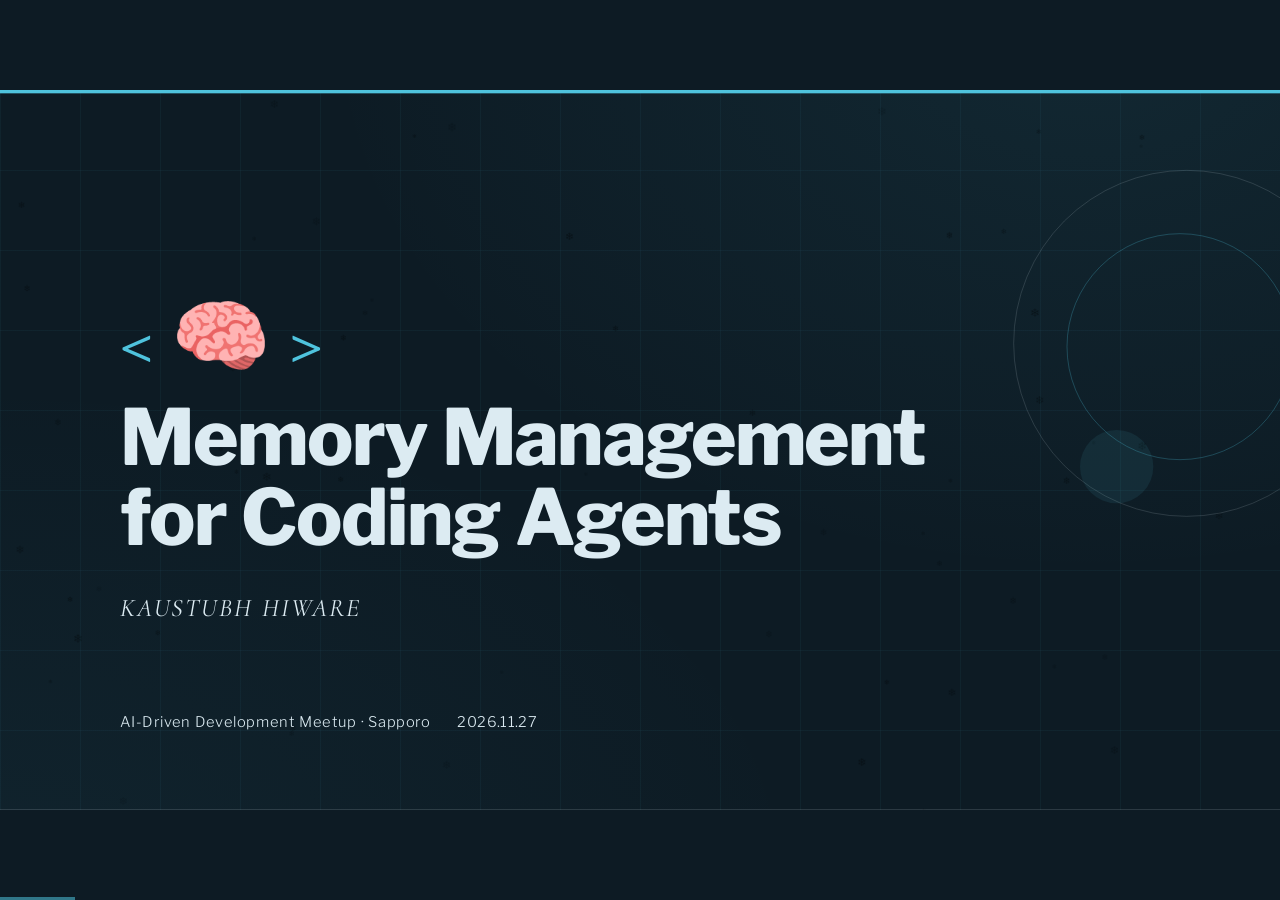
==== commit aa3f3d4a: "feedback" ====
--- a/index.html
+++ b/index.html
@@ -65,7 +65,7 @@
             <span class="section-line"></span>
           </div>
           <h2 class="intro-name reveal d2">Kaustubh Hiware</h2>
-          <p class="intro-role reveal d3">Senior Software Engineer,<br>Mercari Japan</p>
+          <p class="intro-role reveal d3">Senior Software Engineer,<br>Mercari Japan (メルカリ)</p>
           <p class="intro-social reveal d4"><a href="https://x.com/_ofkaus" style="color:inherit;text-decoration:none">𝕏 @_ofKaus</a></p>
         </div>
         <div class="intro-panel">
--- a/styles.css
+++ b/styles.css
@@ -88,7 +88,8 @@
     .deck-stage { position: static; width: auto; height: auto; transform: none !important; }
     .slide { position: relative; display: block !important; visibility: visible !important; opacity: 1 !important; pointer-events: auto !important; width: 1920px; height: 1080px; break-after: page; }
     .slide:last-child { break-after: auto; }
-    .progress-bar, .edit-hotzone, .edit-toggle { display: none !important; }
+    .progress-bar, .edit-hotzone, .edit-toggle, .restart-btn { display: none !important; }
+    .reveal { opacity: 1 !important; transform: none !important; }
 }
 @media (prefers-reduced-motion: reduce) {
     *, *::before, *::after { animation-duration: 0.01ms !important; transition-duration: 0.2s !important; }
@@ -273,7 +274,7 @@
     text-align: center;
 }
 .intro-qr {
-    width: 140px; height: 140px;
+    width: 210px; height: 210px;
     object-fit: contain;
 }
 
@@ -616,14 +617,13 @@
 .layout-memory .arc-note { margin-top: 44px; }
 .memory-col {
     background: var(--bg-panel);
-    border: 1px solid var(--ink-whisper);
+    border: 3px solid var(--cyan);
     border-radius: 12px;
     padding: 44px 40px;
     display: flex;
     flex-direction: column;
     justify-content: flex-start;
     gap: 14px;
-    border-top: 3px solid var(--cyan);
     min-height: 0;
 }
 .memory-col .memory-name {
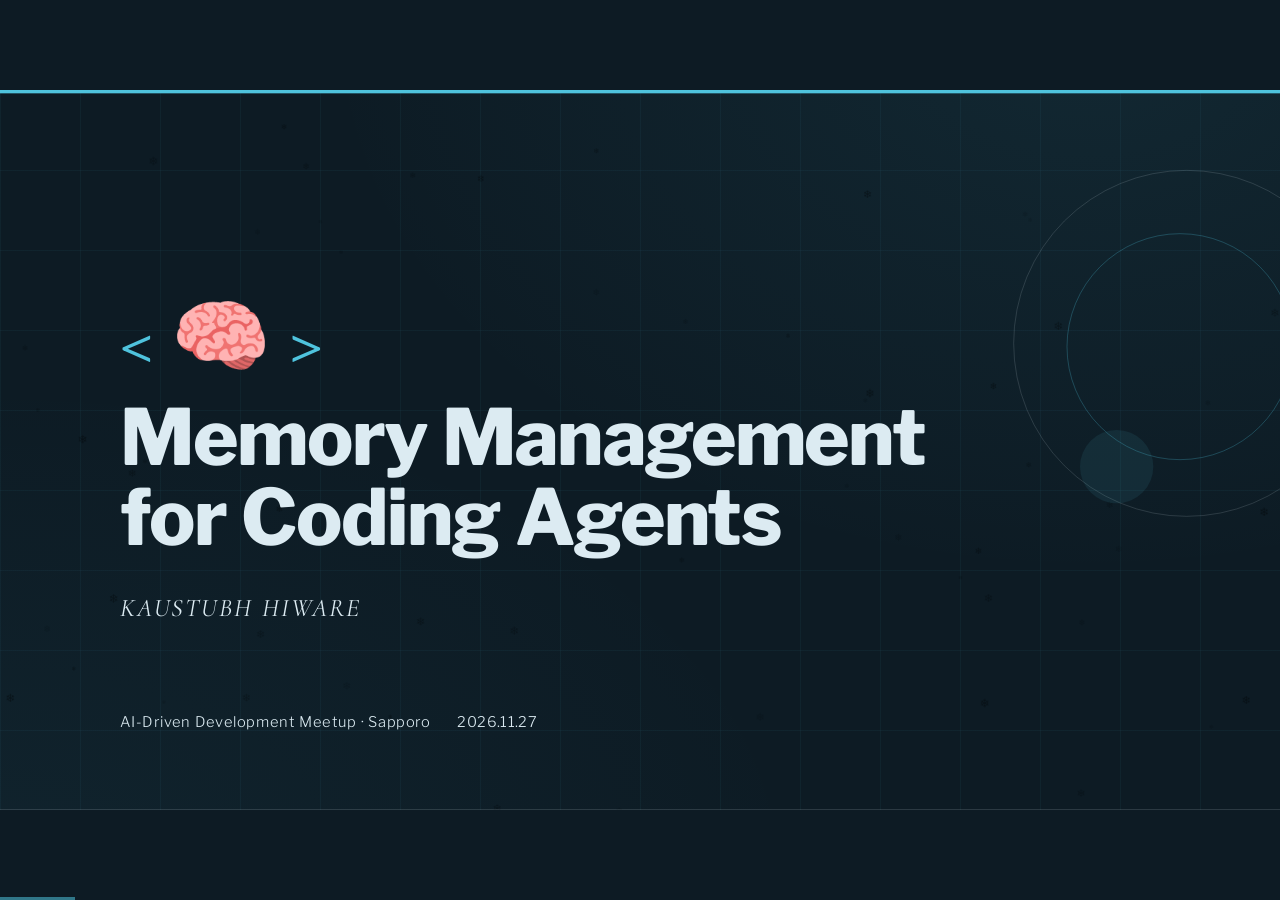
==== commit 152716cf: "last slide has QR code" ====
--- a/index.html
+++ b/index.html
@@ -16,7 +16,7 @@
 <link rel="stylesheet" href="./styles.css">
 <link rel="preload" as="image" href="./images/absolutely-right.png">
 <link rel="preload" as="image" href="./images/kaustubh.jpg">
-<link rel="preload" as="image" href="./images/qrcode.png">
+<link rel="preload" as="image" href="./images/qr.png">
 <link rel="preload" as="image" href="./images/self-steer.png">
 <link rel="preload" as="image" href="./images/episodic.png">
 <link rel="preload" as="image" href="./images/lessons.png">
@@ -72,7 +72,7 @@
           <img src="./images/kaustubh.jpg" alt="Kaustubh Hiware" class="intro-photo">
           <div class="intro-qr-group">
             <p class="intro-qr-label reveal d4">Slides</p>
-            <img src="./images/qrcode.png" alt="QR code to slides" class="intro-qr">
+            <img src="./images/qr.png" alt="QR code to the GitHub repo" class="intro-qr">
           </div>
         </div>
       </div>
@@ -476,6 +476,10 @@
         <span class="meta-dot"></span>
         <span>2026.11.27</span>
       </div>
+      <div class="closing-qr-group">
+        <img src="./images/qr.png" alt="QR code to the GitHub repo" class="intro-qr">
+        <p class="intro-qr-label reveal d4">Slides</p>
+      </div>
       <button class="restart-btn" onclick="deck.show(0)">↩ Restart</button>
     </section>
 
--- a/styles.css
+++ b/styles.css
@@ -27,6 +27,8 @@
     --font-mono:    'IBM Plex Mono', 'Menlo', monospace;
 
     --ease-expo:    cubic-bezier(0.16, 1, 0.3, 1);
+    --qr-size:      210px;
+    --qr-edge:      76px;
 }
 
 /* === RESET ============================================================ */
@@ -85,11 +87,12 @@
 @media print {
     html, body { width: 1920px; height: auto; overflow: visible; }
     .deck-viewport { position: static; overflow: visible; }
-    .deck-stage { position: static; width: auto; height: auto; transform: none !important; }
+    .deck-stage { position: relative; width: auto; height: auto; transform: none !important; }
     .slide { position: relative; display: block !important; visibility: visible !important; opacity: 1 !important; pointer-events: auto !important; width: 1920px; height: 1080px; break-after: page; }
     .slide:last-child { break-after: auto; }
     .progress-bar, .edit-hotzone, .edit-toggle, .restart-btn { display: none !important; }
     .reveal { opacity: 1 !important; transform: none !important; }
+    .snow-canvas { height: 100% !important; }
 }
 @media (prefers-reduced-motion: reduce) {
     *, *::before, *::after { animation-duration: 0.01ms !important; transition-duration: 0.2s !important; }
@@ -274,9 +277,18 @@
     text-align: center;
 }
 .intro-qr {
-    width: 210px; height: 210px;
+    width: var(--qr-size); height: var(--qr-size);
     object-fit: contain;
 }
+.closing-qr-group {
+    position: absolute;
+    top: var(--qr-edge); right: var(--qr-edge);
+    display: flex;
+    flex-direction: column;
+    align-items: center;
+    z-index: 2;
+}
+.closing-qr-group .intro-qr-label { margin: 16px 0 0; }
 
 /* === ARC LABEL (section breadcrumb) =================================== */
 .arc-label {
@@ -308,9 +320,9 @@
 }
 .layout-title > * { pointer-events: auto; }
 /* title slide: nudge mark + title down without moving name/event */
-#s01 .layout-title, #s16 .layout-title { padding-top: 80px; padding-bottom: 60px; }
+#s01 .layout-title, #s17 .layout-title { padding-top: 80px; padding-bottom: 60px; }
 /* name uses padding, not absolute positioning — breathing room above and below */
-#s01 .title-meta-name, #s16 .title-meta-name {
+#s01 .title-meta-name, #s17 .title-meta-name {
     padding: 0;
     font-family: var(--font-display);
     font-weight: 400;
